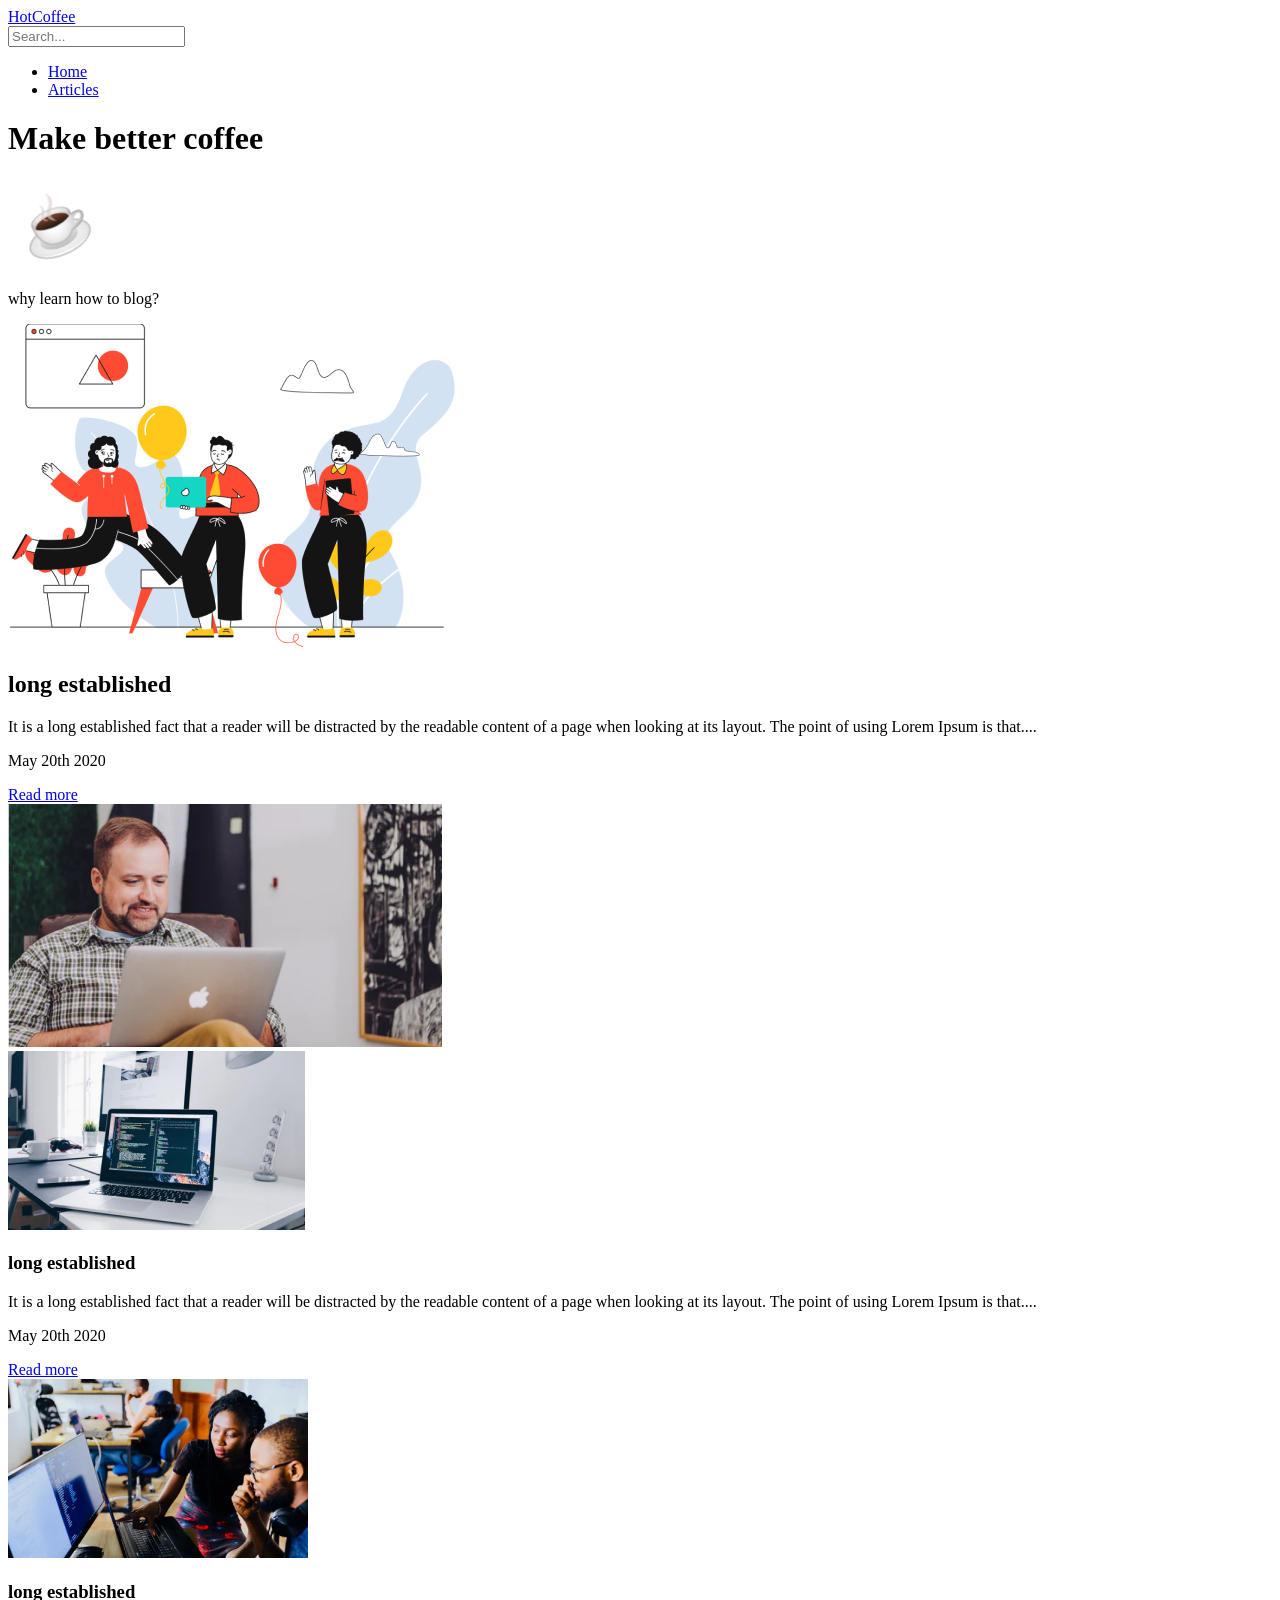
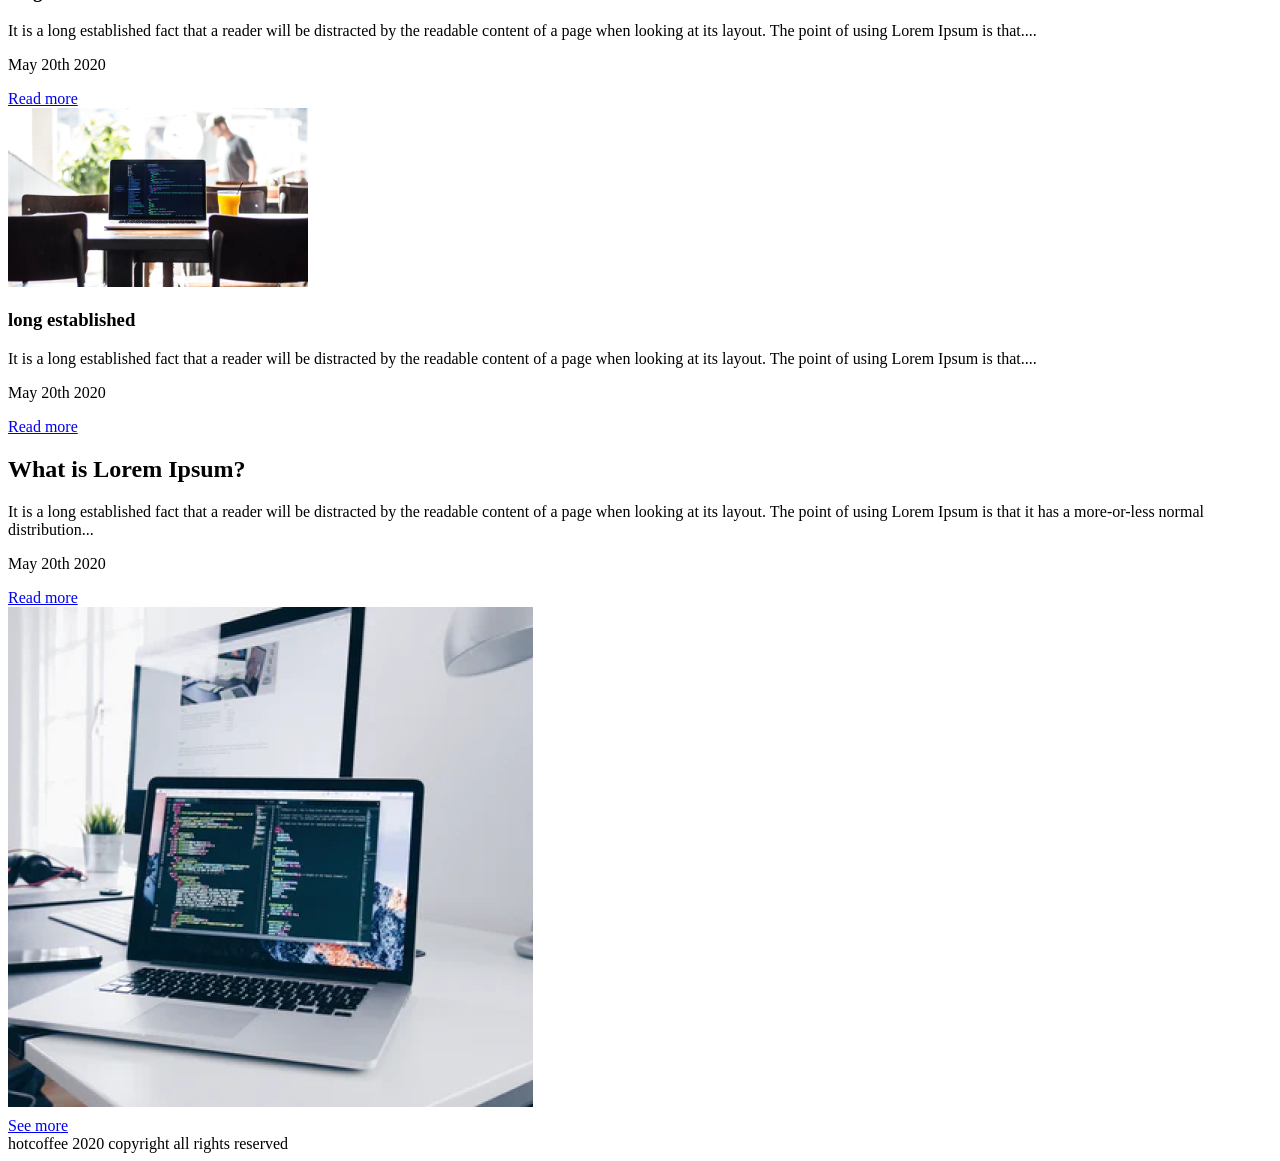
==== index.html @ 58a7d2e3 "improve styles" ====
<!DOCTYPE html>
<html lang="en">
<head>
    <meta charset="UTF-8">
    <meta http-equiv="X-UA-Compatible" content="IE=edge">
    <meta name="viewport" content="width=device-width, initial-scale=1.0">
    <title>Document</title>
    <link rel="stylesheet" href="CSS/all.min.css">
    <link rel="stylesheet" href="CSS/style.css">
</head>
<body>
    <header class="header">
        <nav class="nav">
            <div class="container nav__container">
                <div class="nav__card">
                    <a href="#" class="nav__logo">HotCoffee</a>
                    <div class="nav__search">
                    <i class="fal fa-search"></i>
                    <input type="search" placeholder="Search..." class="srch">
                    </div>   
                </div>
                <ul class="list">
                    <li class="item">
                        <a href="#" class="link">Home</a>
                    </li>
                    <li class="item">
                        <a href="page.html" class="link">Articles</a>
                    </li>    
                 <i class="fab fa-instagram"></i>
                 <i class="fab fa-twitter"></i>
                 <i class="fab fa-linkedin"></i>
                </ul>
            </div>
        </nav>
        <div class="header__main">
            <div class="container header__main__container">
                <div class="header__card">
                    <div class="header__title">
                        <h1 class="header__title_1">Make better coffee</h1>
                        <img src="image/cofe.svg" alt="" class="header__cofe">
                    </div>
                    <p class="header__txt">why learn how to blog?</p>
                </div>
                <div class="header__card_1">
                    <img src="image/header_img.png" alt="" class="header__main_img">
                </div>
            </div>
        </div>
    </header>
    <main>
        <section class="section">
            <div class="container section__container">
                <div class="section__caropka">
                    <div class="section__card">
                        <h2 class="section__title">long established</h2>
                        <p class="section__text">It is a long established fact that a reader will be distracted by the readable content of a page when looking at its layout. The point of using Lorem Ipsum is that....</p>
                    </div>
                    <div class="section__link">
                        <p class="section__date">May 20th 2020</p>
                        <a href="#" class="section__read">Read more</a>
                    </div>
                </div>
                <img src="image/image 1.png" alt="" class="section__image">
            </div>
        </section>
        <section class="block">
            <div class="container block__container">
                <div class="block__cards">
                    <div class="image__123">
                        <img src="image/image 2.png" alt="" class="block__img">
                    </div> 
                    <div class="block__card">
                    <h3 class="block__title">long established</h3>
                    <p class="block__txt">It is a long established fact that a reader will be distracted by the readable content of a page when looking at its layout. The point of using Lorem Ipsum is that....</p> 
                    </div>
                    <div class="block__link">
                        <p class="section__date">May 20th 2020</p>
                        <a href="#" class="section__read">Read more</a>
                    </div>
                </div>
                <div class="block__cards">
                    <div class="image__123">
                        <img src="image/image 4.png" alt="" class="block__img">
                    </div>
                    <div class="block__card">
                    <h3 class="block__title">long established</h3>
                    <p class="block__txt">It is a long established fact that a reader will be distracted by the readable content of a page when looking at its layout. The point of using Lorem Ipsum is that....</p> 
                    </div>
                    <div class="block__link">
                        <p class="section__date">May 20th 2020</p>
                        <a href="#" class="section__read">Read more</a>
                    </div>
                </div>
                <div class="block__cards">
                    <div class="image__123">
                        <img src="image/image 5.png" alt="" class="block__img">  
                    </div>
                    <div class="block__card">
                    <h3 class="block__title">long established</h3>
                    <p class="block__txt">It is a long established fact that a reader will be distracted by the readable content of a page when looking at its layout. The point of using Lorem Ipsum is that....</p> 
                    </div>
                    <div class="block__link">
                        <p class="section__date">May 20th 2020</p>
                        <a href="#" class="section__read">Read more</a>
                    </div>
                </div>
            </div>
        </section>
        <section class="box">
            <div class="container box__container">
                <div class="box__card">
                    <h2 class="box__title">What is Lorem Ipsum?</h2>
                    <p class="box__txt">It is a long established fact that a reader will be distracted by the readable content of a page when looking at its layout. The point of using Lorem Ipsum is that it has a more-or-less normal distribution...</p>
                    <div class="block__link">
                        <p class="section__date">May 20th 2020</p>
                        <a href="#" class="section__read">Read more</a>
                    </div>
                </div>
                <div class="box__image">
                    <img src="image/image 7.png" alt="" class="box__img">
                </div>
            </div>
        </section>
        <div class="btn">
            <div class="container btn__container">
                <a href="#" class="btn__submit">See more<img src="image/button.svg" alt="" class="btn__submid"></a>
            </div>
        </div>
    </main>
    <footer class="footer">
        <div class="container footer__container">
            <div class="footer__card">
               <span class="footer__logo">hotcoffee</span>  2020 copyright all rights reserved
            </div>
            <div class="footer__iconk">
                 <i class="fab fa-instagram"></i>
                 <i class="fab fa-twitter"></i>
                 <i class="fab fa-linkedin"></i>
            </div>
        </div>
    </footer>
</body>
</html>
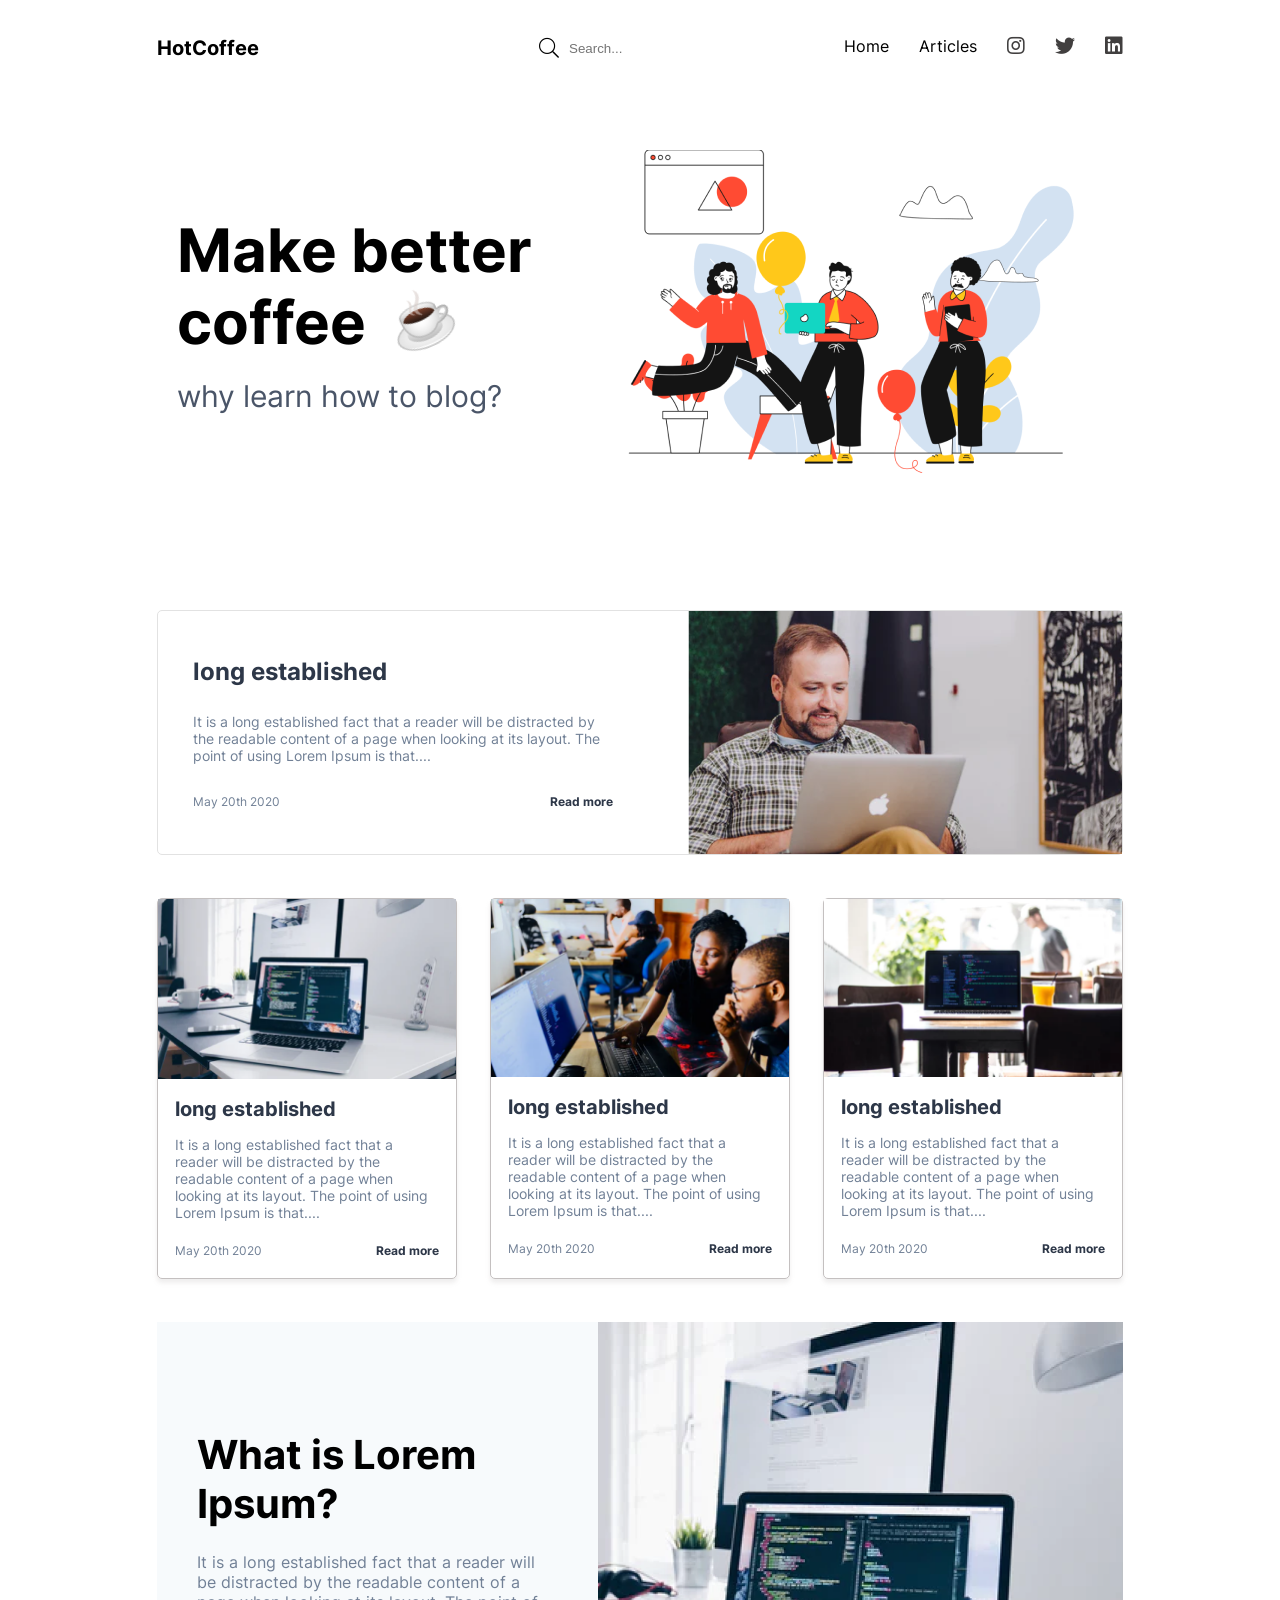
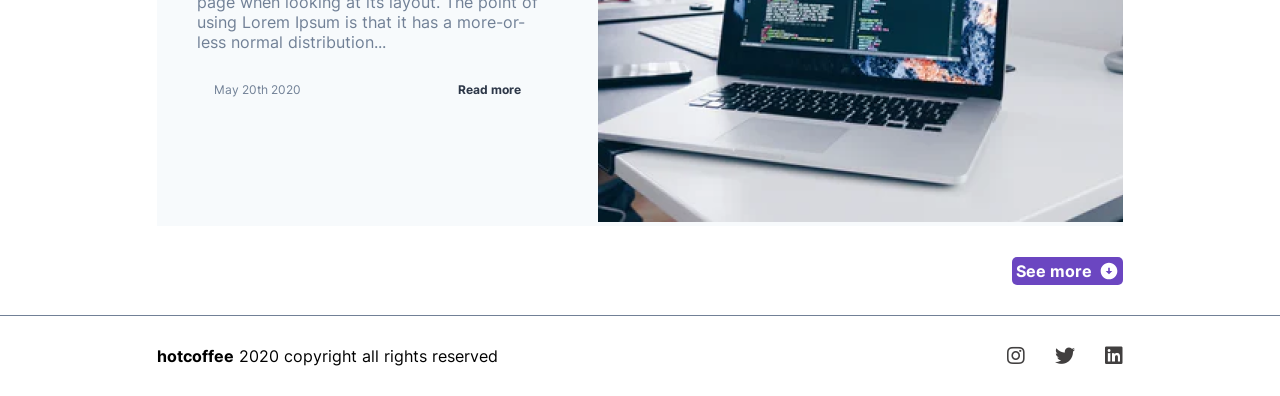
==== commit a75969d2: "css link changed" ====
--- a/index.html
+++ b/index.html
@@ -5,8 +5,8 @@
     <meta http-equiv="X-UA-Compatible" content="IE=edge">
     <meta name="viewport" content="width=device-width, initial-scale=1.0">
     <title>Document</title>
-    <link rel="stylesheet" href="CSS/all.min.css">
-    <link rel="stylesheet" href="CSS/style.css">
+    <link rel="stylesheet" href="css/all.min.css">
+    <link rel="stylesheet" href="css/style.css">
 </head>
 <body>
     <header class="header">
--- a/css/style.css
+++ b/css/style.css
@@ -0,0 +1,395 @@
+@import 'fonts.css';
+
+
+* {
+    padding: 0;
+    margin: 0;
+    box-sizing: border-box;
+}
+
+body {
+    font-family: 'Inter';
+}
+
+ul {
+    list-style: none;
+}
+
+a {
+    text-decoration: none;
+}
+
+.container {
+    max-width: 966px;
+    width: 100%;
+    margin: 0 auto;
+}
+
+
+/* header start */
+
+.nav {
+    padding-top: 36px;
+}
+
+.nav__card {
+    display: flex;
+    column-gap: 280px;
+}
+
+.nav__container {
+    display: flex;
+    justify-content: space-between;
+}
+
+.header__container {
+    display: flex;
+    justify-content: space-between;
+    align-items: center;
+}
+
+.nav__logo {
+    font-size: 20px;
+    color: black;
+    font-weight: bold;
+}
+
+.nav__search {
+    display: flex;
+    column-gap: 10px;
+    align-items: center;
+}
+
+.fa-search {
+    color: black;
+}
+
+.srch {
+    border: none;
+    outline: none;
+}
+
+.link {
+    color: black;
+}
+
+.list {
+    display: flex;
+    column-gap: 30px;
+    
+}
+
+i {
+    color: rgb(65, 63, 63);
+    font-size: 20px;
+}
+
+.header__main {
+    margin-top: 70px;
+}
+
+.header__card {
+    padding: 20px;
+}
+
+.header__card_1 {
+    padding: 20px;
+}
+
+.header__main__container {
+    display: flex;
+    justify-content: space-between;
+    align-items: center;
+}
+
+.header__title {
+    position: relative;
+}
+
+.header__cofe {
+    position: absolute;
+    width: 87px;
+    height: 85px;
+    top: 62px;
+    left: 200px;
+}
+
+.header__title_1 {
+    font-size: 60px;
+    padding-bottom: 20px;
+
+}
+
+.header__txt {
+    font-size: 30px;
+    color: #4A5568;
+}
+
+/* header end */
+
+
+
+/* main start */
+
+.section {
+    margin-top: 113px;
+}
+
+.section__container {
+    display: flex;
+    align-items: center;
+    column-gap: 40px;
+    border: 1px solid #E2E2E2;
+    border-radius: 5px;
+}
+
+.section__caropka {
+    padding: 35px;
+}
+
+.section__title {
+    padding-bottom: 27px;
+    color: #2D3748;
+}
+
+.section__text {
+    padding-bottom: 30px;
+    font-size: 14px;
+    color: #718096;
+}
+
+.section__link {
+    display: flex;
+    justify-content: space-between;
+}
+
+.section__date {
+    color: #718096;
+    font-size: 12px;
+}
+
+.section__read {
+    color: #2D3748;
+    font-weight: bold;
+    font-size: 12px;
+}
+
+.block {
+    margin-top: 43px;
+}
+
+.block__container {
+    display: flex;
+    justify-content: space-between;
+}
+
+.block__cards {
+    max-width: 300px;
+    width: 100%;
+    border: 1px solid rgb(196, 192, 192) ;
+    box-shadow: 0px 4px 4px rgba(192, 189, 189, 0.25);
+    border-radius: 5px;
+}
+
+.block__card {
+    padding: 18px 25px 22px 17px;
+}
+
+.block__img {
+    display: block;
+    width: 100%;
+    height: 100%;
+}
+
+.block__title {
+    padding-bottom: 15px;
+    font-size: 20px;
+    color: #2D3748;
+}
+
+.block__txt {
+    font-size: 14px;
+    color: #718096;
+}
+
+.block__link {
+    display: flex;
+    justify-content: space-between;
+    padding: 0 17px 20px;
+}
+
+.box {
+    margin-top: 43px;
+}
+
+.box__container {
+    display: flex;
+    column-gap: 20px;
+    background: #F7FAFC;
+}
+
+.box__card {
+    display: flex;
+    flex-direction: column;
+    justify-content: center;
+    padding: 40px;
+}
+
+.box__title {
+    font-size: 40px;
+    padding-bottom: 24px;
+}
+
+.box__txt {
+    padding-bottom: 30px;
+    color: #718096;
+}
+
+.btn {
+    margin-top: 31px;
+    padding-bottom: 30px;
+}
+
+.btn__container {
+    display: flex;
+    justify-content: flex-end;
+}
+
+.btn__submit {
+    display: flex;
+    align-items: center;
+    background: #6B46C1;
+    color: white;
+    padding: 4px;
+    border-radius: 5px;
+    column-gap: 7px;
+    border: none;
+    font-weight: bold;
+    transition: .4s;
+}
+
+.btn__submit:hover {
+    background: #3e2774;
+    color: white;
+}
+/* main end */
+
+
+/* footer start */
+
+.footer {
+    border-top:  1px solid #718096;
+}
+
+.footer__container {
+    display: flex;
+    justify-content: space-between;
+    align-items: center;
+    padding: 30px 0;
+}
+
+.footer__logo {
+    font-weight: bold;
+}
+
+.footer__iconk {
+    display: flex;
+    column-gap: 30px;
+}
+/* footer end */
+
+
+/* page start */
+.container__2 {
+    max-width: 765px;
+    width: 100%;
+    margin: 0 auto;
+}
+
+.header__bg {
+    margin-top: 40px;
+}
+
+.page__bg {
+    display: block;
+}
+
+.wrapper {
+    margin-top: 45px;
+}
+
+.wrapper__title {
+    font-size: 45px;
+    padding-bottom: 19px;
+}
+
+.wrapper__text {
+    font-size: 18px;
+    display: flex;
+    column-gap: 23px;
+}
+
+.wrapper__span {
+    font-weight: bold;
+}
+
+.wrapper__span_1 {
+    color: #718096;
+}
+
+.x {
+    border-bottom: 1px solid #E8E7E7;
+    margin: 30px 0 37px 0;
+}
+
+.info {
+    margin-bottom: 58px;
+    position: relative;
+}
+
+.page__button {
+    position: absolute;
+    width: 42px;
+    height: 42px;
+    top: 1325px;
+    left: 1221px;
+}
+
+
+
+.page__img_btn {
+    width: 100%;
+    height: 100%;
+    transition: .5s;
+}
+
+.page__img_btn:hover {
+    background: #0d0120;
+    border-radius: 50%;
+}
+
+.info__txt {
+    color: #718096;
+}
+
+.txt__1 {
+    font-size: 17px;
+    color: black;
+    font-weight: bold;
+    font-style: italic;
+}
+.txt__2 {
+    font-size: 25px;
+    color: black;
+    font-weight: bold;
+}
+.txt__3 {
+    font-size: 40px;
+    color: black;
+    font-weight: bold;
+}
+
+
+
+/* page end */
+
